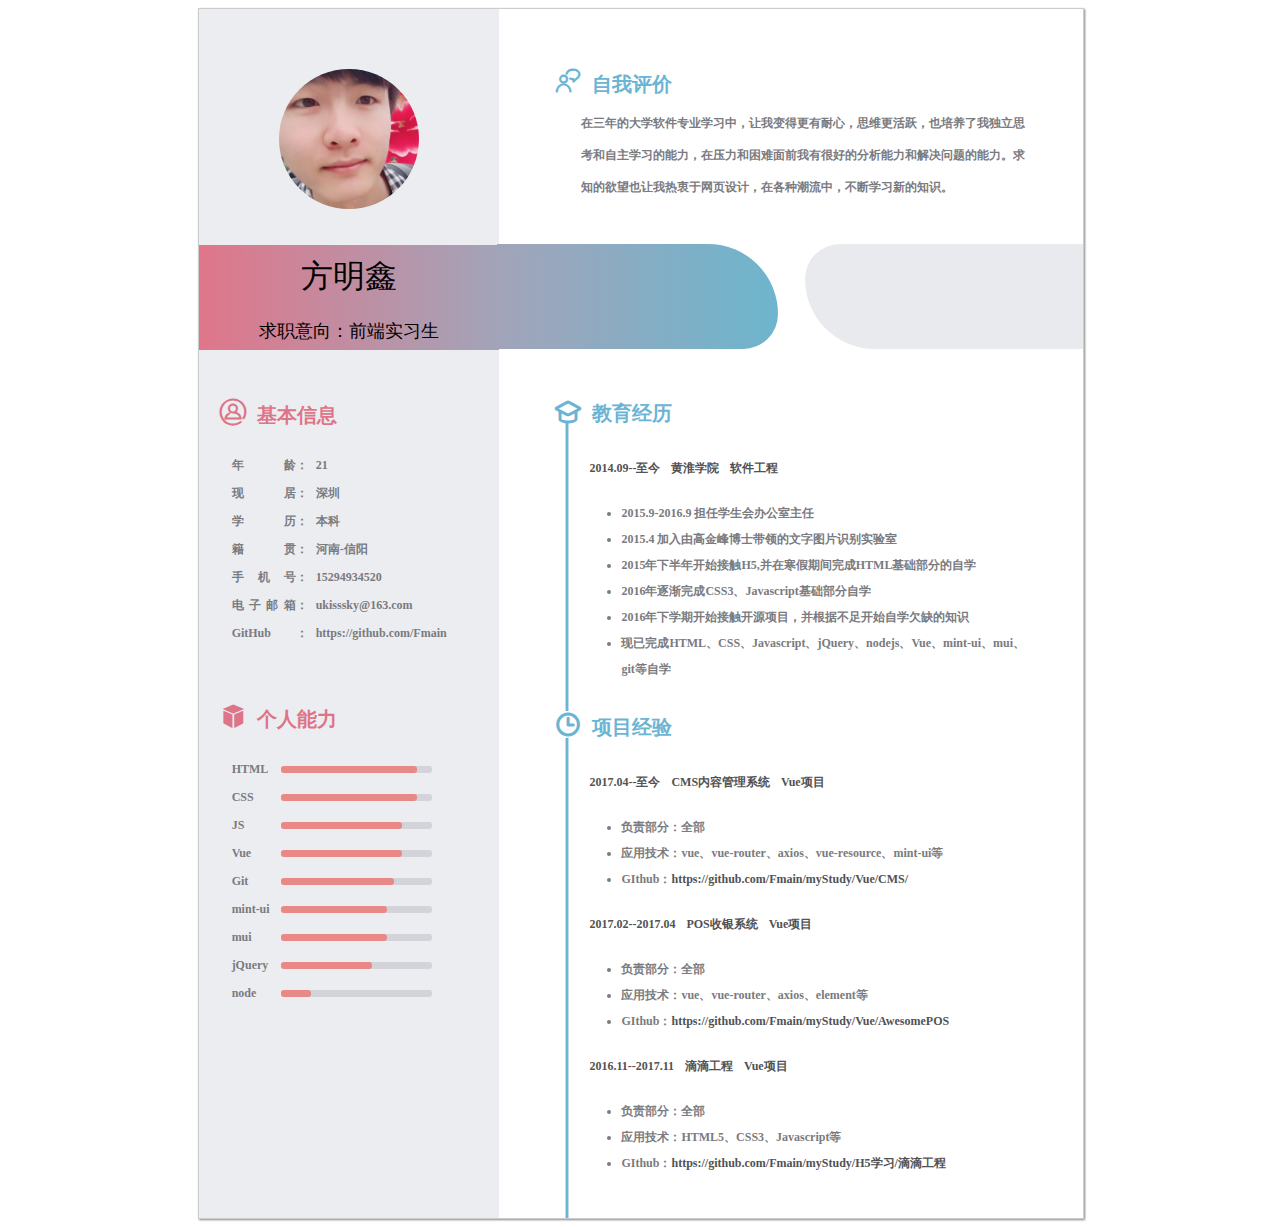
==== resume/index.html @ 0a6b6641 "基本完成了简历" ====
<!DOCTYPE html><html><head><meta charset=utf-8><title>resume</title><link rel=stylesheet href=./static/font_ipvnoh0rbabp4x6r/iconfont.css><link href=./static/css/app.1beb7a9e532b7369ed60833b5b095191.css rel=stylesheet></head><body><div id=app></div><script type=text/javascript src=./static/js/manifest.11a02530c4c54717ba62.js></script><script type=text/javascript src=./static/js/vendor.c4d39ad83dbf71501548.js></script><script type=text/javascript src=./static/js/app.f62483c4b9fb833e4357.js></script></body></html>
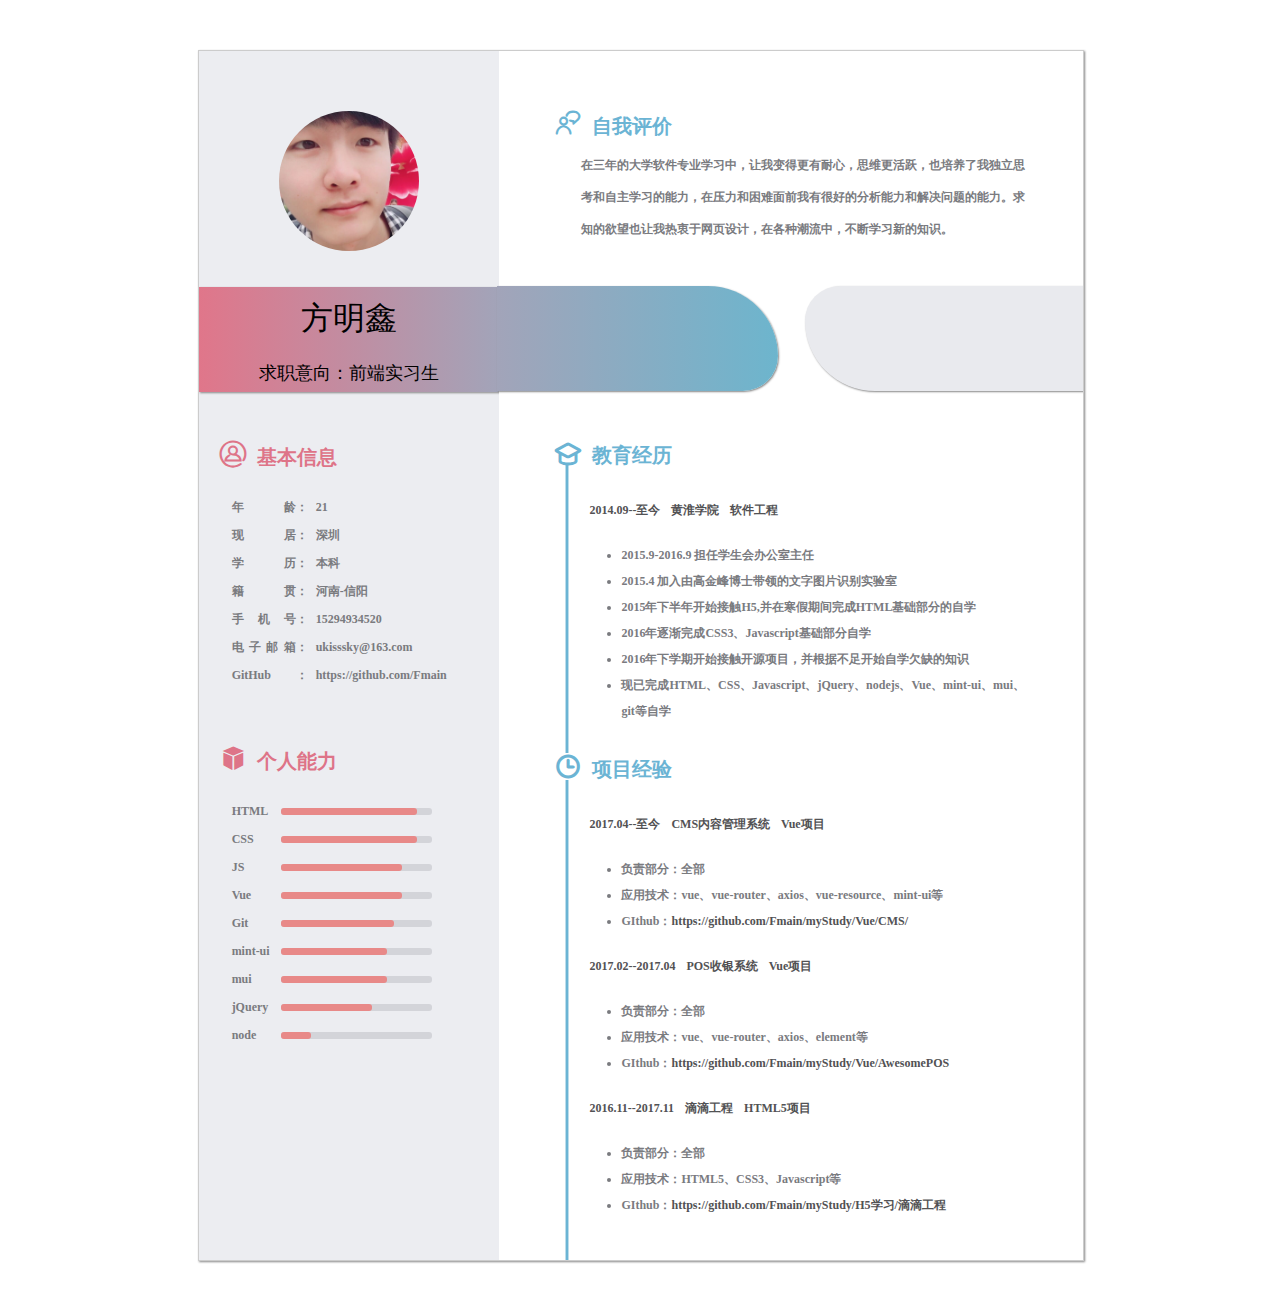
==== commit ed556241: "2017.6.27 12:58" ====
--- a/resume/index.html
+++ b/resume/index.html
@@ -1 +1 @@
-<!DOCTYPE html><html><head><meta charset=utf-8><title>resume</title><link rel=stylesheet href=./static/font_ipvnoh0rbabp4x6r/iconfont.css><link href=./static/css/app.1beb7a9e532b7369ed60833b5b095191.css rel=stylesheet></head><body><div id=app></div><script type=text/javascript src=./static/js/manifest.11a02530c4c54717ba62.js></script><script type=text/javascript src=./static/js/vendor.c4d39ad83dbf71501548.js></script><script type=text/javascript src=./static/js/app.f62483c4b9fb833e4357.js></script></body></html>+<!DOCTYPE html><html><head><meta charset=utf-8><title>resume</title><link rel=stylesheet href=./static/font_ipvnoh0rbabp4x6r/iconfont.css><link href=./static/css/app.effd8327c3571eee4332581174d47236.css rel=stylesheet></head><body><div id=app></div><script type=text/javascript src=./static/js/manifest.cf5ea9eb07f1dca01028.js></script><script type=text/javascript src=./static/js/vendor.c4d39ad83dbf71501548.js></script><script type=text/javascript src=./static/js/app.3fde951293b1dad29673.js></script></body></html>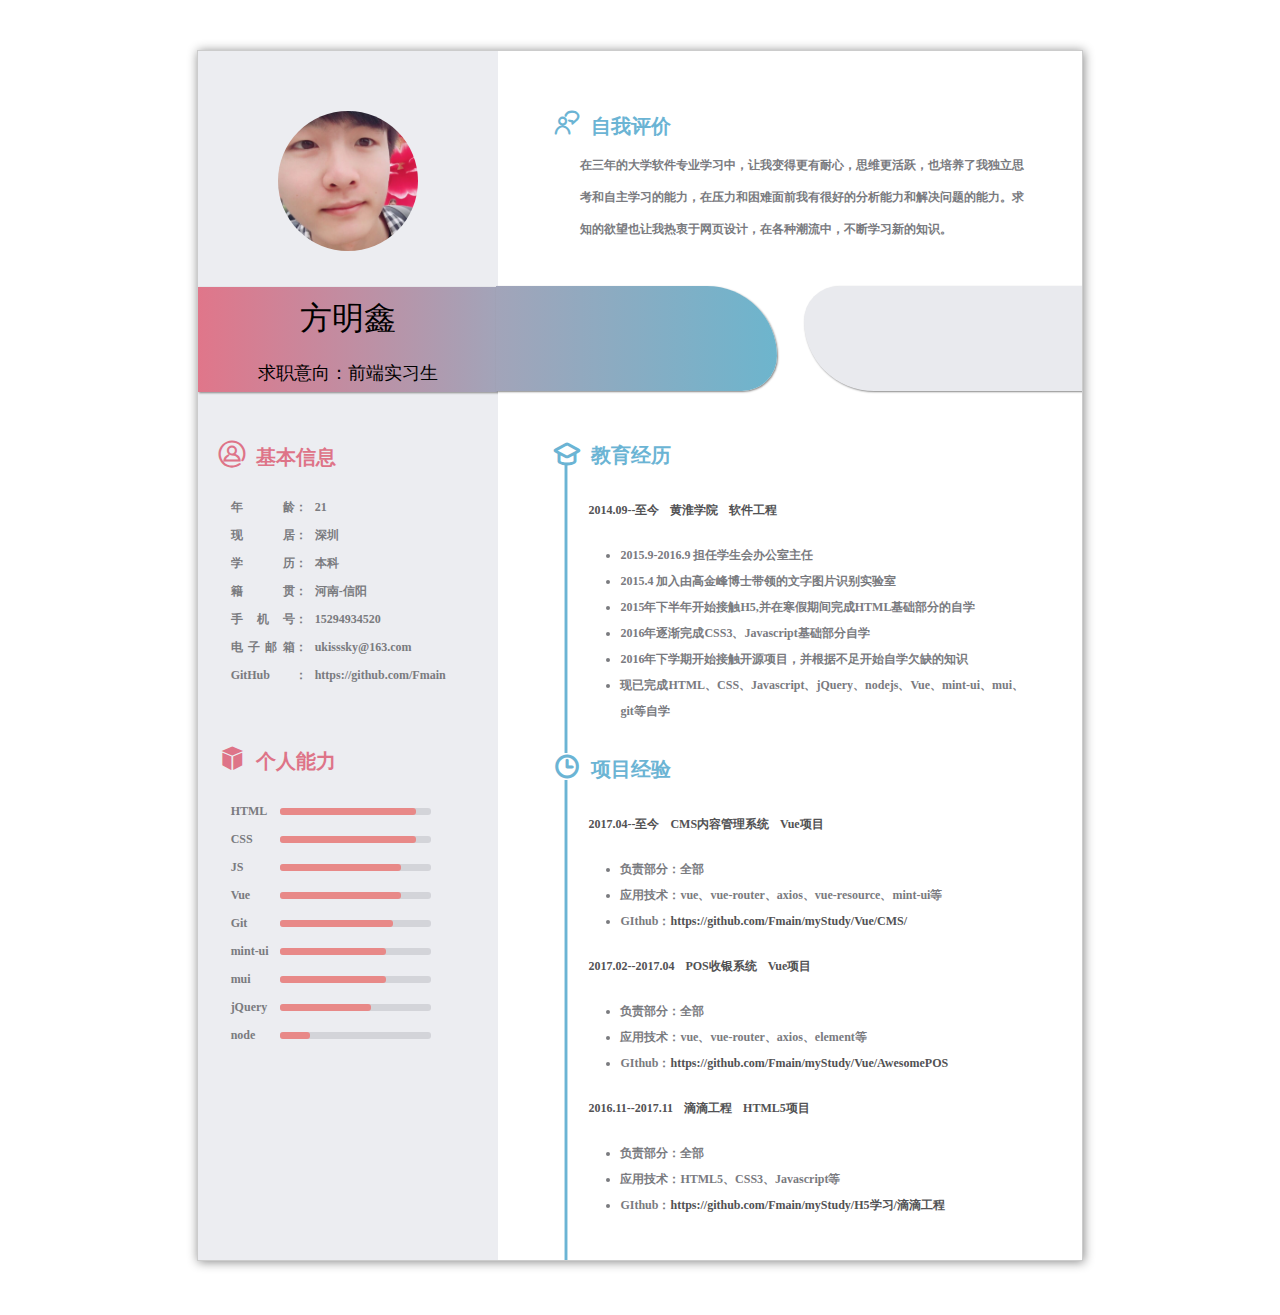
==== commit d4d8a238: "2017.6.27 13:25" ====
--- a/resume/index.html
+++ b/resume/index.html
@@ -1 +1 @@
-<!DOCTYPE html><html><head><meta charset=utf-8><title>resume</title><link rel=stylesheet href=./static/font_ipvnoh0rbabp4x6r/iconfont.css><link href=./static/css/app.effd8327c3571eee4332581174d47236.css rel=stylesheet></head><body><div id=app></div><script type=text/javascript src=./static/js/manifest.cf5ea9eb07f1dca01028.js></script><script type=text/javascript src=./static/js/vendor.c4d39ad83dbf71501548.js></script><script type=text/javascript src=./static/js/app.3fde951293b1dad29673.js></script></body></html>+<!DOCTYPE html><html><head><meta charset=utf-8><title>resume</title><link rel=stylesheet href=./static/font_ipvnoh0rbabp4x6r/iconfont.css><link href=./static/css/app.52d37d7dda8dce044fdbc4c62d140494.css rel=stylesheet></head><body><div id=app></div><script type=text/javascript src=./static/js/manifest.cf5ea9eb07f1dca01028.js></script><script type=text/javascript src=./static/js/vendor.c4d39ad83dbf71501548.js></script><script type=text/javascript src=./static/js/app.3fde951293b1dad29673.js></script></body></html>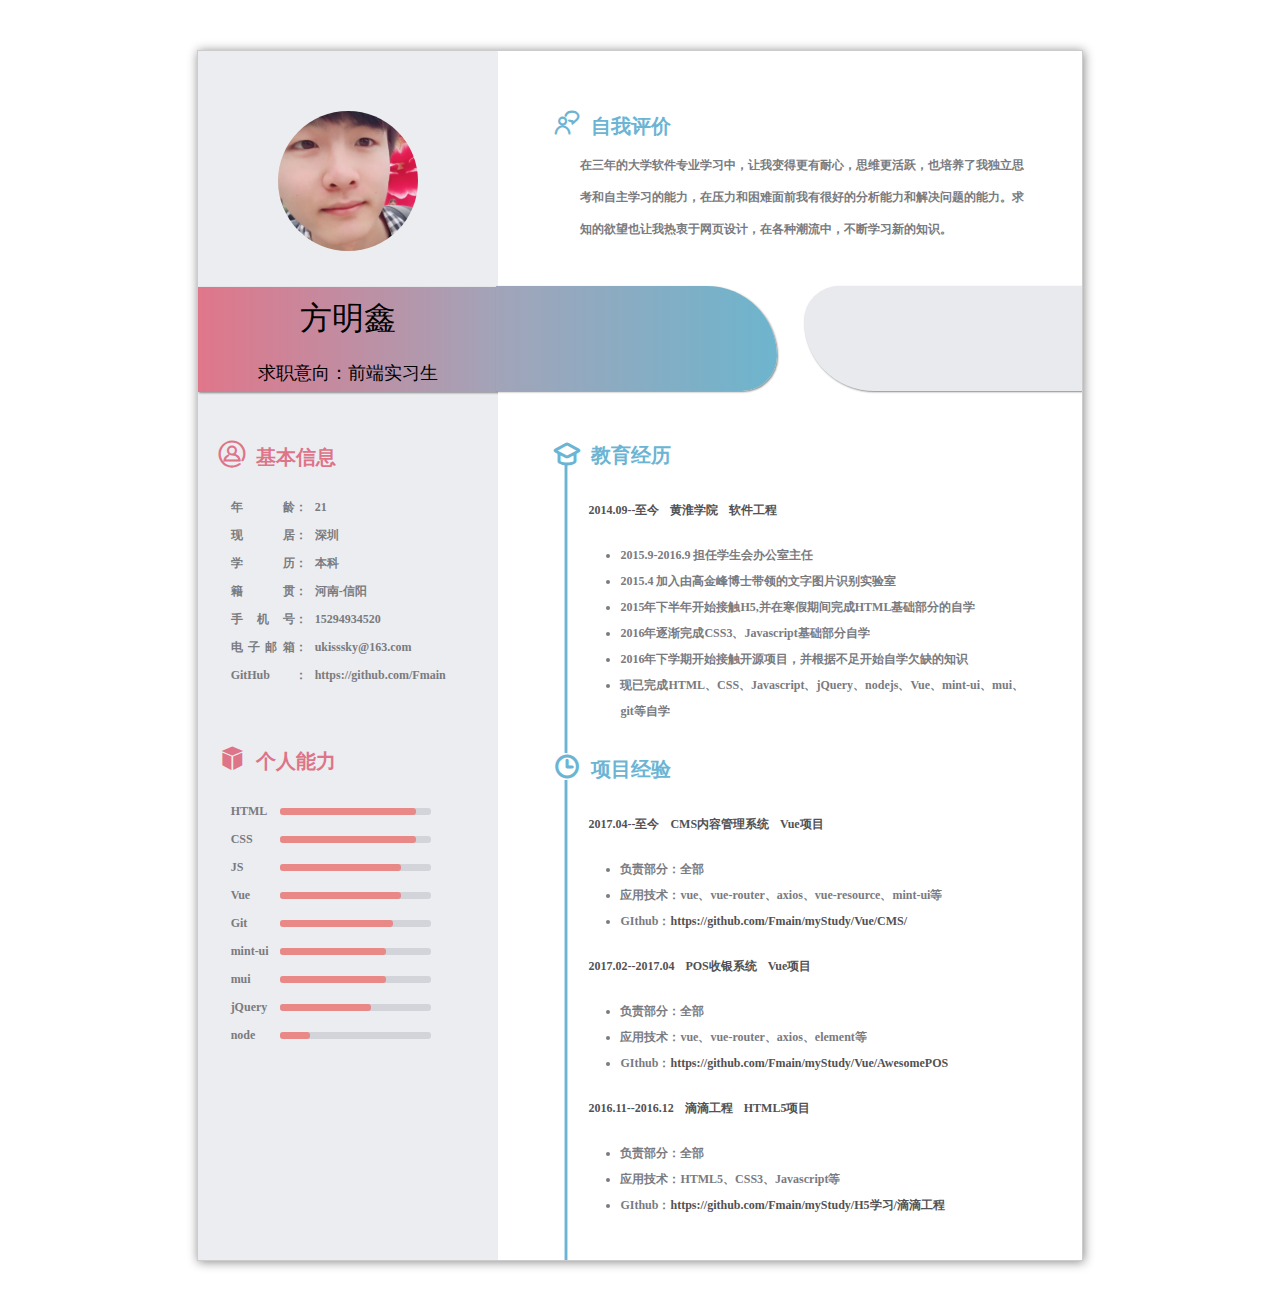
==== commit d54047d1: "2017.6.27 13:58" ====
--- a/resume/index.html
+++ b/resume/index.html
@@ -1 +1 @@
-<!DOCTYPE html><html><head><meta charset=utf-8><title>resume</title><link rel=stylesheet href=./static/font_ipvnoh0rbabp4x6r/iconfont.css><link href=./static/css/app.52d37d7dda8dce044fdbc4c62d140494.css rel=stylesheet></head><body><div id=app></div><script type=text/javascript src=./static/js/manifest.cf5ea9eb07f1dca01028.js></script><script type=text/javascript src=./static/js/vendor.c4d39ad83dbf71501548.js></script><script type=text/javascript src=./static/js/app.3fde951293b1dad29673.js></script></body></html>+<!DOCTYPE html><html><head><meta charset=utf-8><title>resume</title><link rel=stylesheet href=./static/font_ipvnoh0rbabp4x6r/iconfont.css><link href=./static/css/app.52d37d7dda8dce044fdbc4c62d140494.css rel=stylesheet></head><body><div id=app></div><script type=text/javascript src=./static/js/manifest.88475e17d381e6c89065.js></script><script type=text/javascript src=./static/js/vendor.c4d39ad83dbf71501548.js></script><script type=text/javascript src=./static/js/app.7f460b6d7a19580ece4c.js></script></body></html>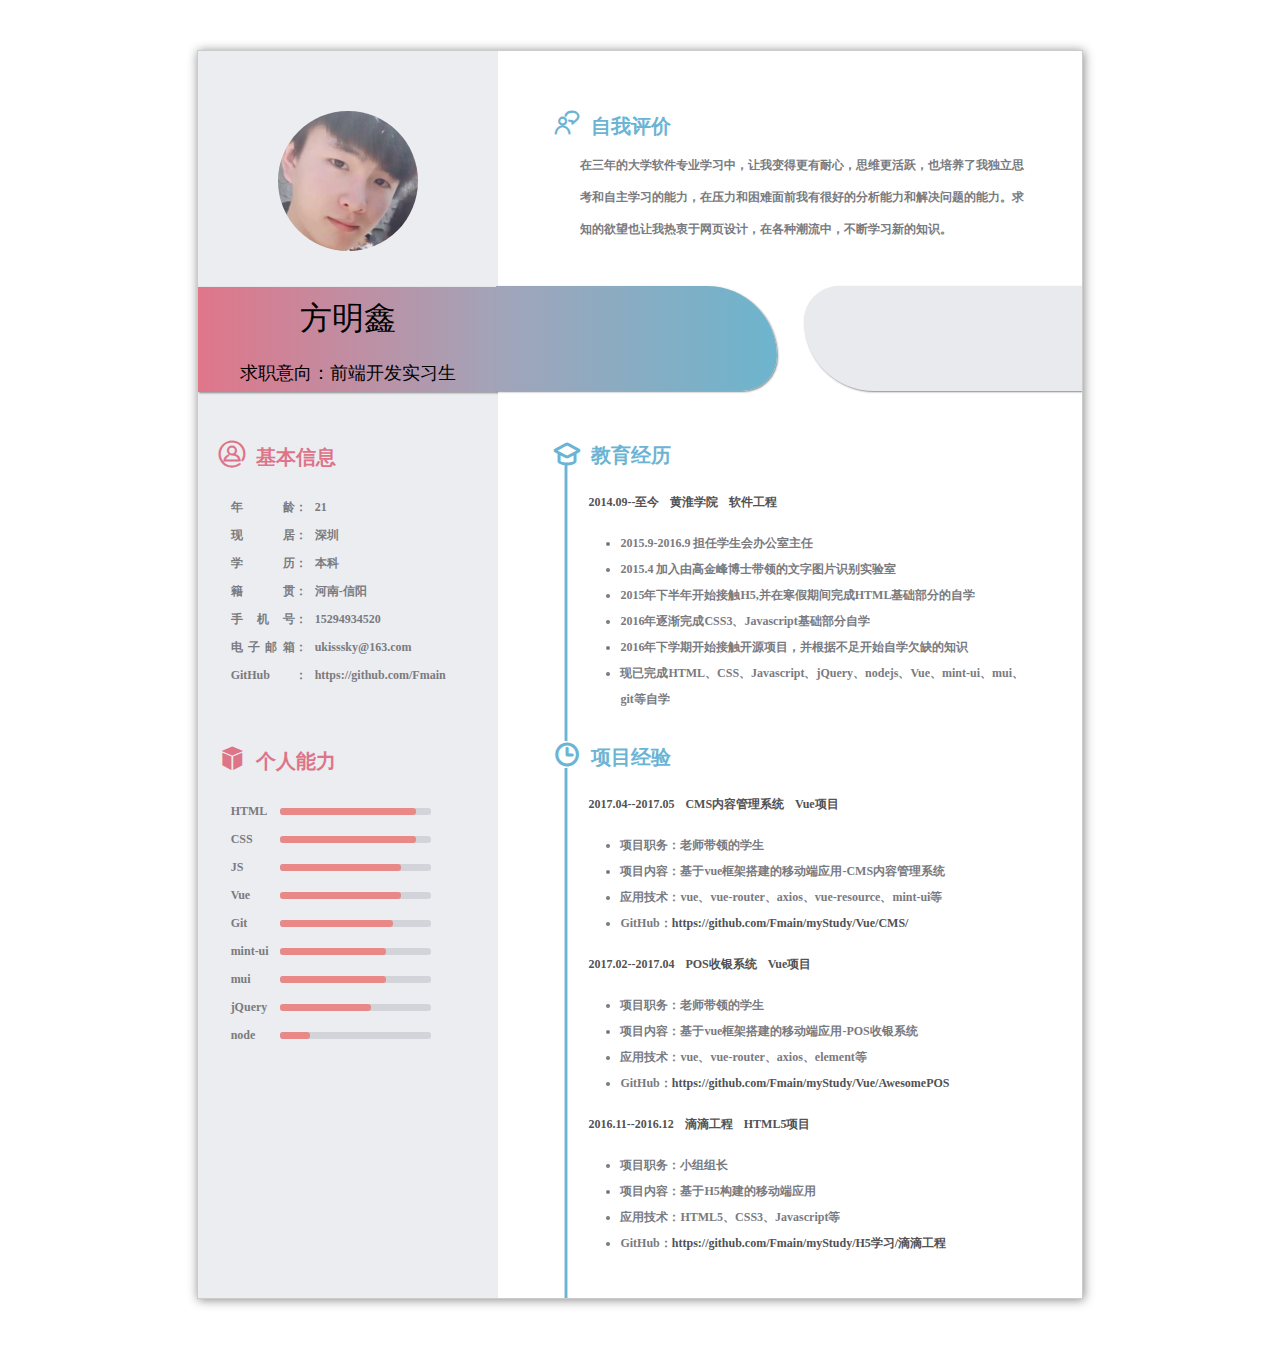
==== commit fee6f091: "2017-7-7 8:39 修订" ====
--- a/resume/index.html
+++ b/resume/index.html
@@ -1 +1 @@
-<!DOCTYPE html><html><head><meta charset=utf-8><title>resume</title><link rel=stylesheet href=./static/font_ipvnoh0rbabp4x6r/iconfont.css><link href=./static/css/app.52d37d7dda8dce044fdbc4c62d140494.css rel=stylesheet></head><body><div id=app></div><script type=text/javascript src=./static/js/manifest.88475e17d381e6c89065.js></script><script type=text/javascript src=./static/js/vendor.c4d39ad83dbf71501548.js></script><script type=text/javascript src=./static/js/app.7f460b6d7a19580ece4c.js></script></body></html>+<!DOCTYPE html><html><head><meta charset=utf-8><title>resume</title><link rel=stylesheet href=./static/font_ipvnoh0rbabp4x6r/iconfont.css><link href=./static/css/app.932884cba91a3d68d35a675fc9180168.css rel=stylesheet></head><body><div id=app></div><script type=text/javascript src=./static/js/manifest.6f38a29013b296af6721.js></script><script type=text/javascript src=./static/js/vendor.c4d39ad83dbf71501548.js></script><script type=text/javascript src=./static/js/app.c5d852a657b98ef4c263.js></script></body></html>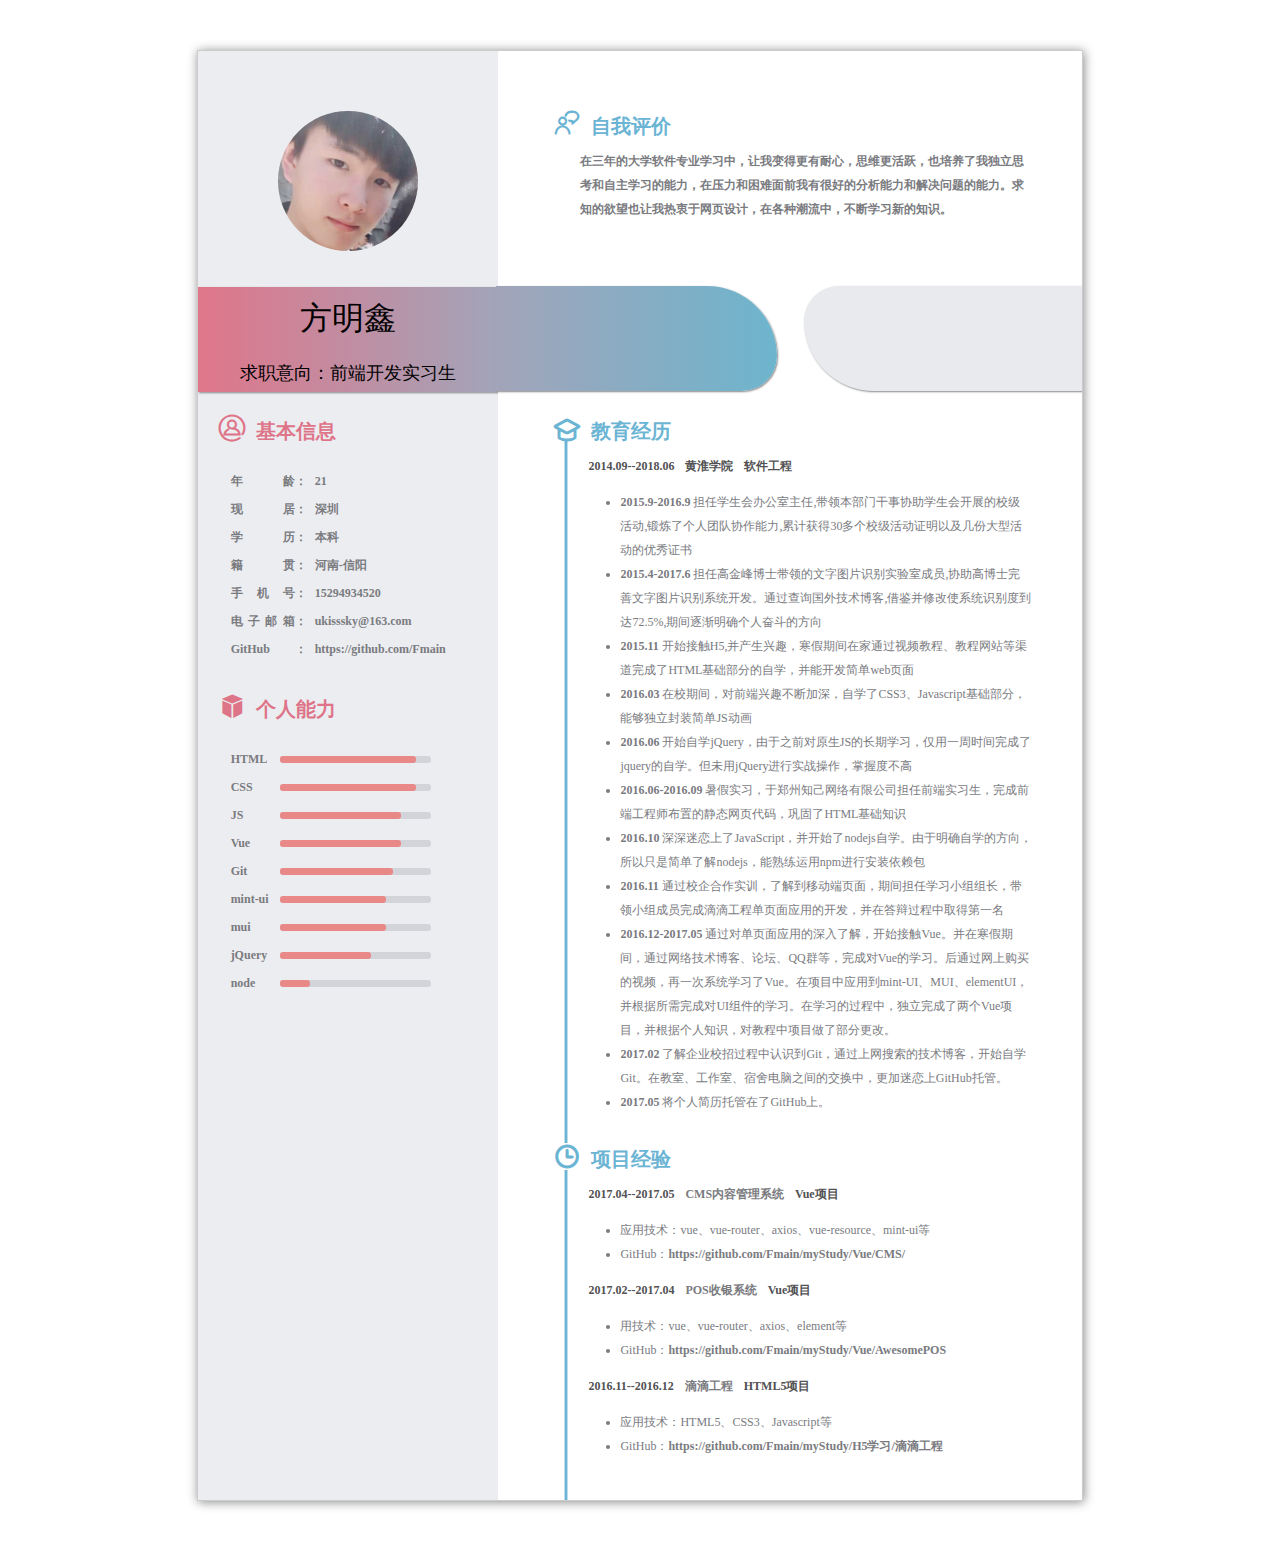
==== commit 91e4334a: "2017.7.7 13:53" ====
--- a/resume/index.html
+++ b/resume/index.html
@@ -1 +1 @@
-<!DOCTYPE html><html><head><meta charset=utf-8><title>resume</title><link rel=stylesheet href=./static/font_ipvnoh0rbabp4x6r/iconfont.css><link href=./static/css/app.932884cba91a3d68d35a675fc9180168.css rel=stylesheet></head><body><div id=app></div><script type=text/javascript src=./static/js/manifest.6f38a29013b296af6721.js></script><script type=text/javascript src=./static/js/vendor.c4d39ad83dbf71501548.js></script><script type=text/javascript src=./static/js/app.c5d852a657b98ef4c263.js></script></body></html>+<!DOCTYPE html><html><head><meta charset=utf-8><title>resume</title><link rel=stylesheet href=./static/font_ipvnoh0rbabp4x6r/iconfont.css><link href=./static/css/app.e03f1f46f664d044666883e67ccd7a21.css rel=stylesheet></head><body><div id=app></div><script type=text/javascript src=./static/js/manifest.d45061d9f5bd06b2e382.js></script><script type=text/javascript src=./static/js/vendor.c4d39ad83dbf71501548.js></script><script type=text/javascript src=./static/js/app.86adceceef849602f7f4.js></script></body></html>